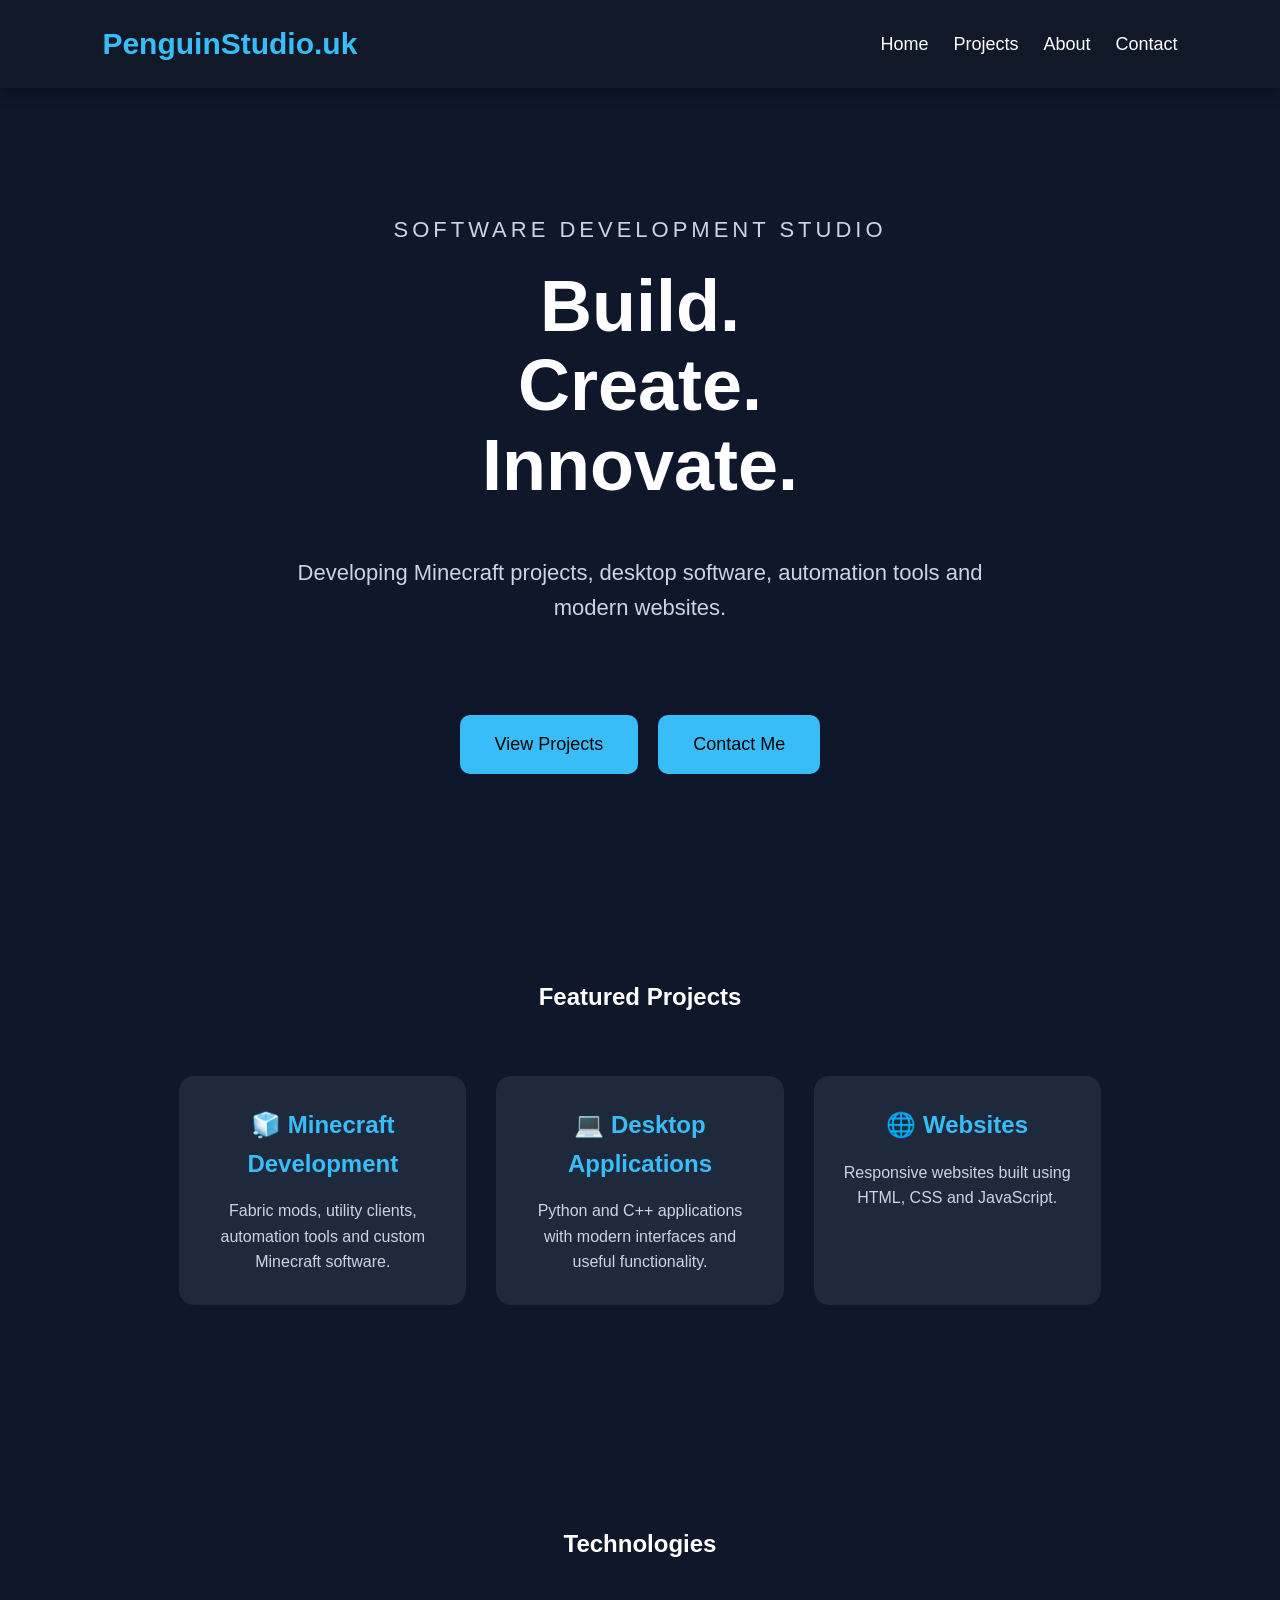
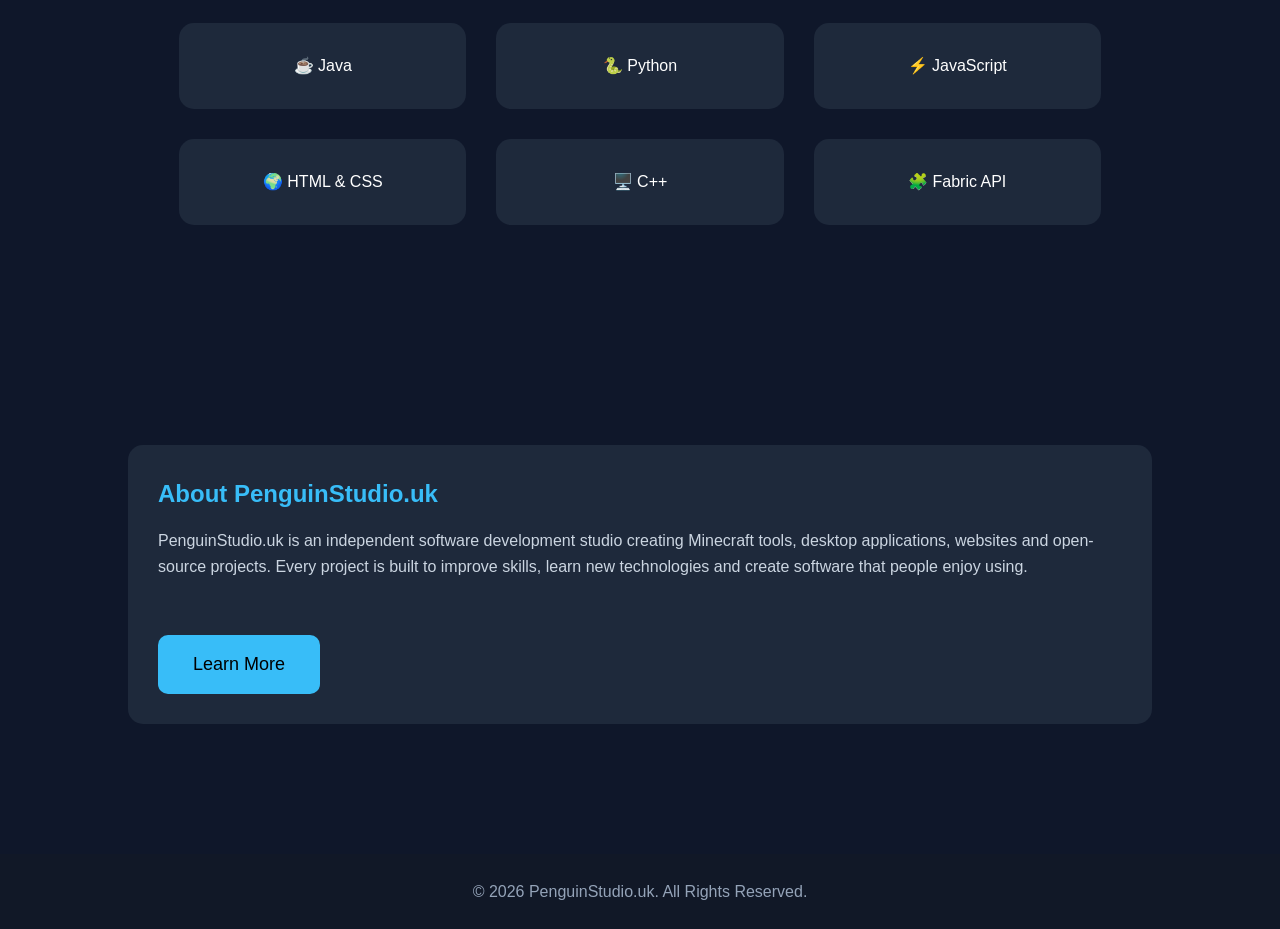
==== index.html @ 271211c9 "Initial website upload" ====
<!DOCTYPE html>
<html lang="en">
<head>
<meta charset="UTF-8">
<meta name="viewport" content="width=device-width, initial-scale=1.0">
<title>PenguinStudio.uk</title>

<link rel="stylesheet" href="css/style.css">
</head>

<body>

<header>

<a href="index.html" class="logo">PenguinStudio.uk</a>

<nav>
    <a href="index.html">Home</a>
    <a href="projects.html">Projects</a>
    <a href="about.html">About</a>
    <a href="contact.html">Contact</a>
</nav>

</header>

<!-- Hero -->

<section class="hero">

<p class="subtitle">Software Development Studio</p>

<h1>
Build.<br>
Create.<br>
Innovate.
</h1>

<p class="hero-text">
Developing Minecraft projects, desktop software,
automation tools and modern websites.
</p>

<div class="hero-buttons">

<a href="projects.html" class="btn">
View Projects
</a>

<a href="contact.html" class="btn secondary">
Contact Me
</a>

</div>

</section>

<!-- Featured Projects -->

<section>

<h1 style="text-align:center;">Featured Projects</h1>

<div class="cards">

<div class="card">
<h2>🧊 Minecraft Development</h2>

<p>
Fabric mods, utility clients, automation tools
and custom Minecraft software.
</p>

</div>

<div class="card">

<h2>💻 Desktop Applications</h2>

<p>
Python and C++ applications with modern interfaces
and useful functionality.
</p>

</div>

<div class="card">

<h2>🌐 Websites</h2>

<p>
Responsive websites built using
HTML, CSS and JavaScript.
</p>

</div>

</div>

</section>

<!-- Technologies -->

<section>

<h1 style="text-align:center;">Technologies</h1>

<div class="cards">

<div class="card">☕ Java</div>

<div class="card">🐍 Python</div>

<div class="card">⚡ JavaScript</div>

<div class="card">🌍 HTML & CSS</div>

<div class="card">🖥️ C++</div>

<div class="card">🧩 Fabric API</div>

</div>

</section>

<!-- About Preview -->

<section>

<div class="card">

<h2>About PenguinStudio.uk</h2>

<p>

PenguinStudio.uk is an independent software development
studio creating Minecraft tools, desktop applications,
websites and open-source projects.

Every project is built to improve skills, learn new
technologies and create software that people enjoy using.

</p>

<br>

<a href="about.html" class="btn">
Learn More
</a>

</div>

</section>

<footer>

<p>© 2026 PenguinStudio.uk. All Rights Reserved.</p>

</footer>

</body>
</html>
---- css/style.css ----
/* ==========================
   Global Settings
========================== */

* {
    margin: 0;
    padding: 0;
    box-sizing: border-box;
}

html {
    scroll-behavior: smooth;
}

body {
    background: #0f172a;
    color: #ffffff;
    font-family: Arial, Helvetica, sans-serif;
    line-height: 1.6;
}

/* ==========================
   Header
========================== */

header {
    background: #111827;
    padding: 20px 8%;
    display: flex;
    justify-content: space-between;
    align-items: center;

    position: sticky;
    top: 0;

    box-shadow: 0 5px 15px rgba(0,0,0,.3);
}

.logo {
    font-size: 30px;
    font-weight: bold;
    color: #38bdf8;
}

/* ==========================
   Navigation
========================== */

nav {
    display: flex;
    gap: 25px;
}

nav a {
    color: white;
    text-decoration: none;
    font-size: 18px;
    transition: .25s;
}

nav a:hover {
    color: #38bdf8;
}

/* ==========================
   Hero Section
========================== */

.hero {
    min-height: 90vh;

    display: flex;
    justify-content: center;
    align-items: center;
    flex-direction: column;

    text-align: center;

    padding: 40px;
}

.hero h1 {
    font-size: 64px;
    margin-bottom: 20px;
}

.hero p {
    font-size: 22px;
    color: #cbd5e1;
    max-width: 700px;
}

.small-hero {
    padding: 80px 20px;
    text-align: center;
    background: linear-gradient(135deg, #0f172a, #1e293b);
}

.small-hero h1 {
    font-size: 64px;
    margin-bottom: 20px;
}

.small-hero p {
    font-size: 22px;
    color: #cbd5e1;
    max-width: 700px;
    margin: 0 auto;
}

/* Hero Improvements */

.subtitle{
    color:#38bdf8;
    text-transform:uppercase;
    letter-spacing:4px;
    margin-bottom:20px;
}

.hero h1{
    font-size:72px;
    line-height:1.1;
}

.hero-text{
    max-width:700px;
    margin:30px auto;
}

.hero-buttons{
    display:flex;
    gap:20px;
    margin-top:30px;
    flex-wrap:wrap;
    justify-content:center;
}

.secondary{
    background:transparent;
    color:white;
    border:2px solid #38bdf8;
}

.secondary:hover{
    background:#38bdf8;
    color:black;
}

.logo{
    text-decoration:none;
}

.cards .card{
    text-align:center;
}

/* ==========================
   Buttons
========================== */

button,
.btn {

    display: inline-block;

    margin-top: 30px;

    background: #38bdf8;
    color: #000;

    text-decoration: none;

    border: none;

    padding: 15px 35px;

    border-radius: 10px;

    cursor: pointer;

    font-size: 18px;

    transition: .3s;
}

button:hover,
.btn:hover {

    transform: translateY(-4px);

    box-shadow: 0 8px 20px rgba(56,189,248,.4);

}

/* ==========================
   Cards
========================== */

.cards {

    width: 90%;

    max-width: 1200px;

    margin: 60px auto;

    display: grid;

    grid-template-columns: repeat(auto-fit, minmax(280px,1fr));

    gap: 30px;

}

.card {

    background: #1e293b;

    padding: 30px;

    border-radius: 15px;

    transition: .3s;

}

.card:hover {

    transform: translateY(-8px);

}

.card h2 {

    color: #38bdf8;

    margin-bottom: 15px;

}

.card p {

    color: #cbd5e1;

}

/* ==========================
   General Sections
========================== */

section {

    padding: 80px 10%;

}

section h1,
section h2 {

    margin-bottom: 20px;

}

section p {

    color: #cbd5e1;

}

/* ==========================
   Images
========================== */

img {

    max-width: 100%;

    border-radius: 12px;

}

/* ==========================
   Footer
========================== */

footer {

    margin-top: 50px;

    background: #111827;

    text-align: center;

    padding: 25px;

    color: #94a3b8;

}

/* ==========================
   Tables
========================== */

table {

    width: 100%;

    border-collapse: collapse;

}

th,
td {

    border: 1px solid #334155;

    padding: 12px;

}

th {

    background: #1e293b;

}

/* ==========================
   Forms
========================== */

input,
textarea {

    width: 100%;

    margin-top: 10px;

    margin-bottom: 20px;

    padding: 12px;

    border-radius: 8px;

    border: 1px solid #334155;

    background: #1e293b;

    color: white;

}

input:focus,
textarea:focus {

    outline: none;

    border-color: #38bdf8;

}

/* ==========================
   Responsive
========================== */

@media (max-width: 768px) {

    header {

        flex-direction: column;

        gap: 20px;

    }

    nav {

        flex-wrap: wrap;

        justify-content: center;

    }

    .hero h1 {

        font-size: 42px;

    }

    .hero p {

        font-size: 18px;

    }

}

/* ==========================
   Projects Page
========================== */

.projects {

    width: 90%;

    max-width: 1200px;

    margin: 60px auto;

    display: grid;

    grid-template-columns: repeat(auto-fit, minmax(280px, 1fr));

    gap: 30px;

}


.project-card {

    background: #1e293b;

    padding: 30px;

    border-radius: 15px;

    transition: .3s;

    border: 1px solid transparent;

}


.project-card:hover {

    transform: translateY(-8px);

    border-color: #38bdf8;

    box-shadow: 0 10px 25px rgba(0,0,0,.3);

}


.project-card h2 {

    color: #38bdf8;

    margin-bottom: 15px;

}


.project-card p {

    color: #cbd5e1;

    margin-bottom: 20px;

}


.project-card span {

    display: inline-block;

    color: #94a3b8;

    font-size: 14px;

    padding: 5px 12px;

    background: #0f172a;

    border-radius: 20px;

}
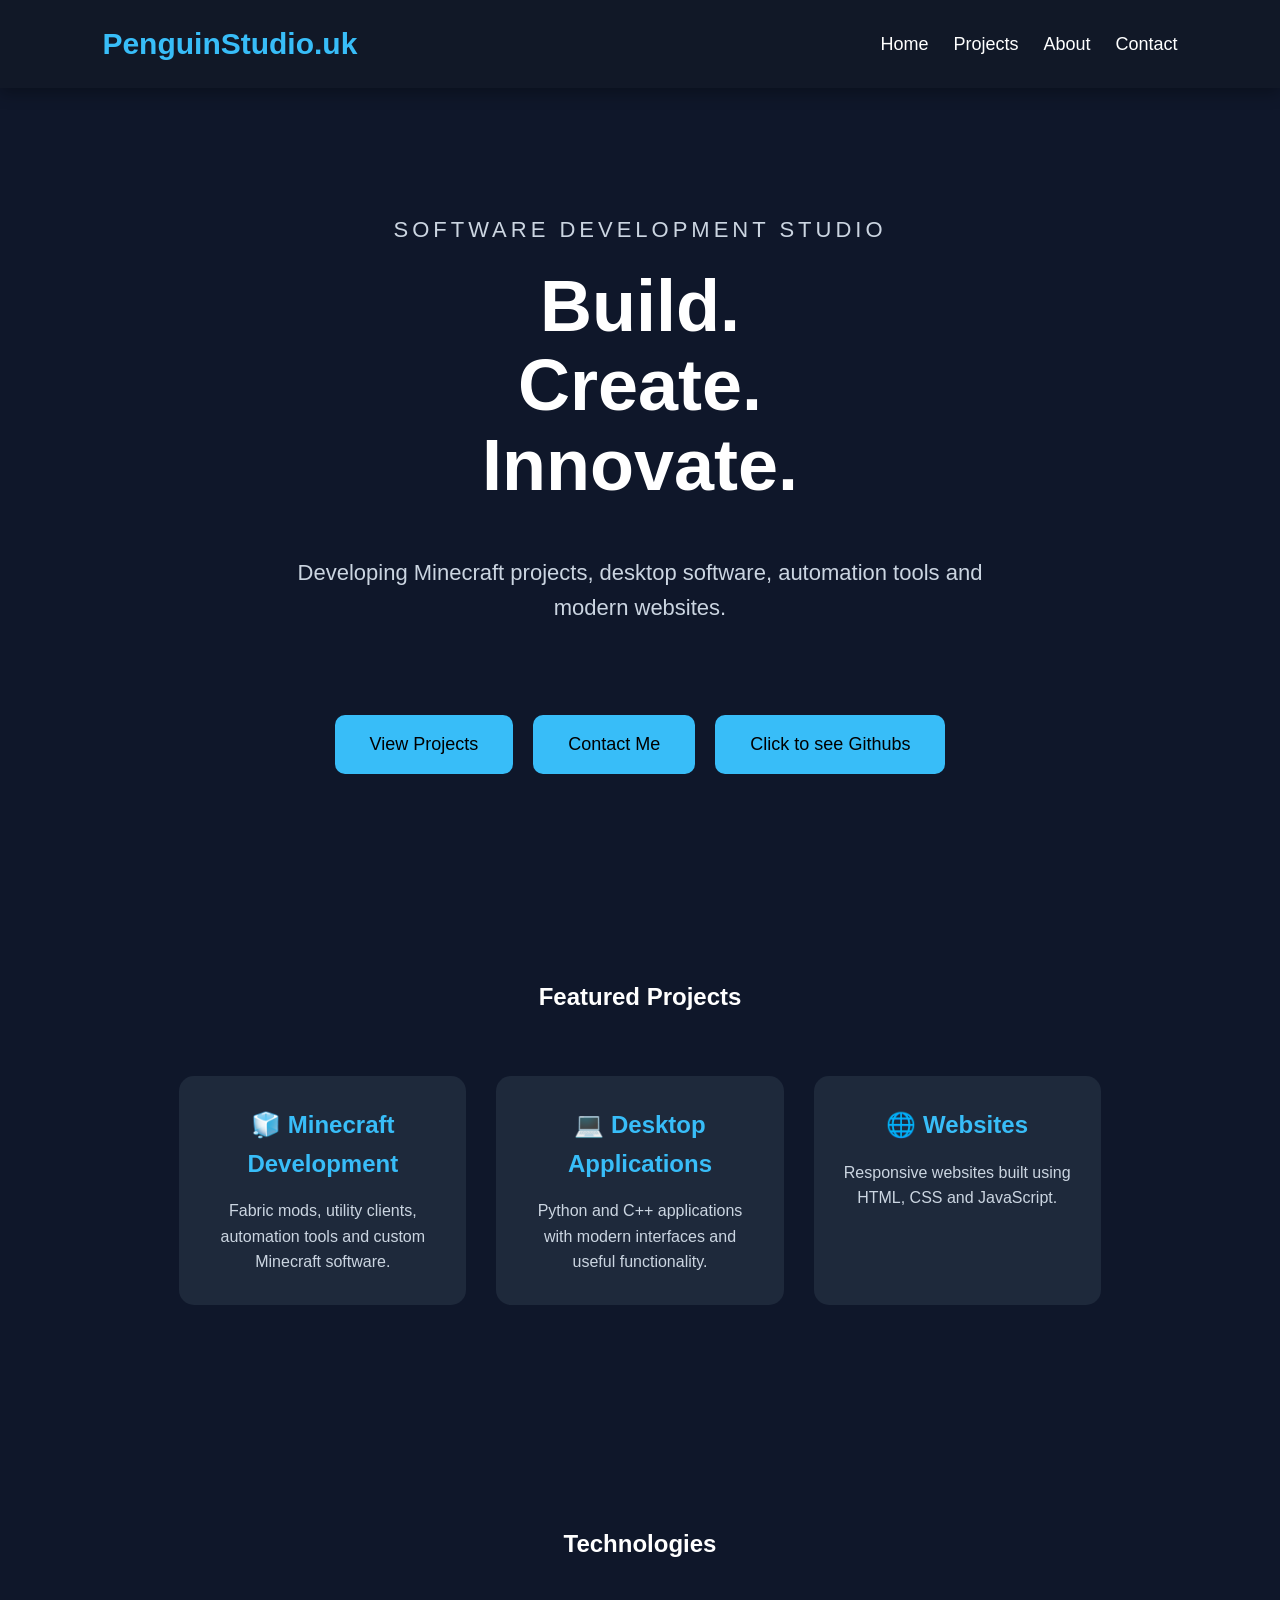
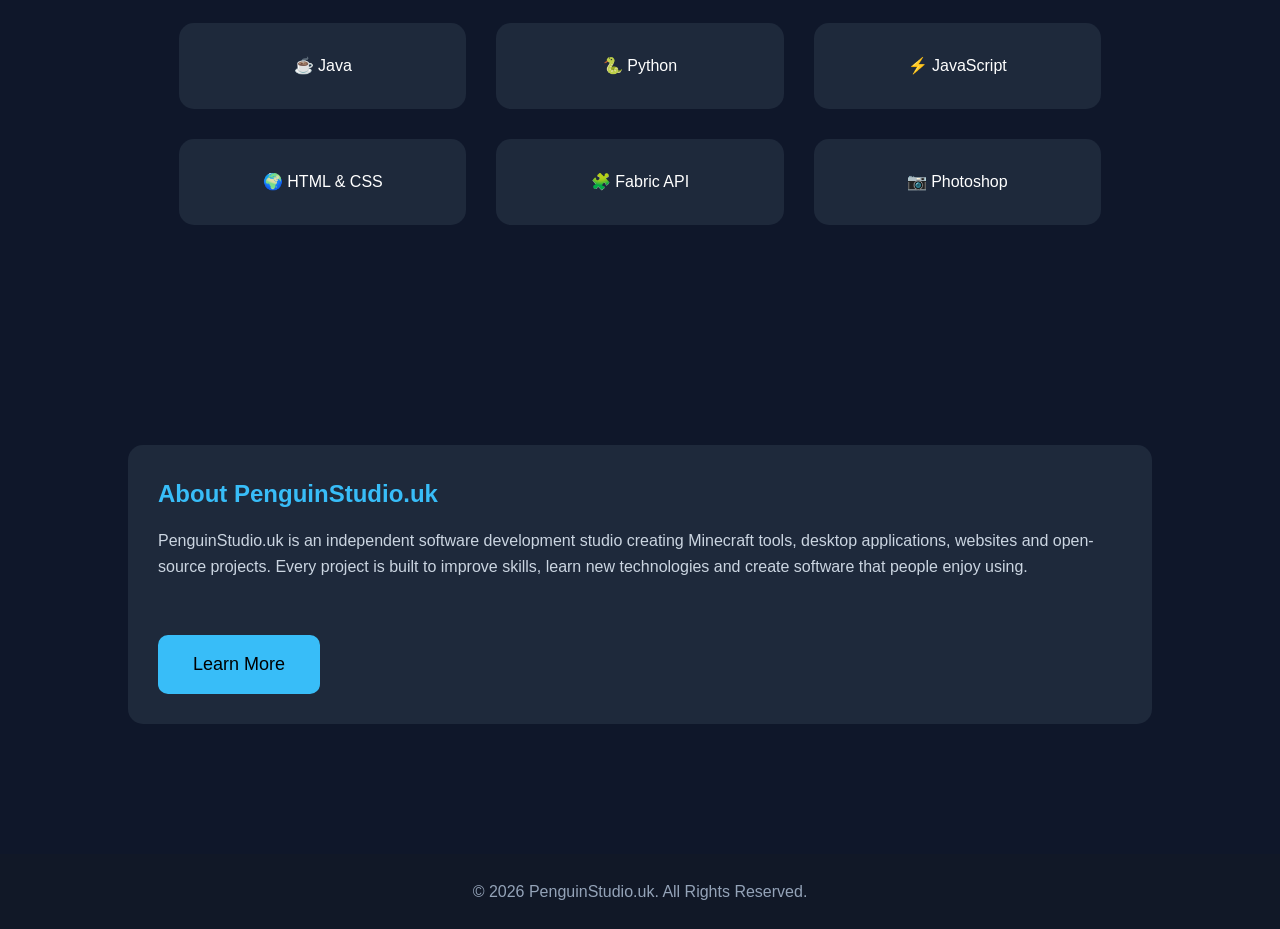
==== commit e871a53d: "changed info and layout of pages" ====
--- a/index.html
+++ b/index.html
@@ -3,7 +3,7 @@
 <head>
 <meta charset="UTF-8">
 <meta name="viewport" content="width=device-width, initial-scale=1.0">
-<title>PenguinStudio.uk</title>
+<title>Home - PenguinStudio.uk</title>
 
 <link rel="stylesheet" href="css/style.css">
 </head>
@@ -12,13 +12,13 @@
 
 <header>
 
-<a href="index.html" class="logo">PenguinStudio.uk</a>
+<a href="/" class="logo">PenguinStudio.uk</a>
 
 <nav>
-    <a href="index.html">Home</a>
-    <a href="projects.html">Projects</a>
-    <a href="about.html">About</a>
-    <a href="contact.html">Contact</a>
+    <a href="/">Home</a>
+    <a href="projects">Projects</a>
+    <a href="about">About</a>
+    <a href="contact">Contact</a>
 </nav>
 
 </header>
@@ -42,12 +42,16 @@
 
 <div class="hero-buttons">
 
-<a href="projects.html" class="btn">
+<a href="projects" class="btn">
 View Projects
 </a>
 
-<a href="contact.html" class="btn secondary">
+<a href="contact" class="btn secondary">
 Contact Me
+</a>
+
+<a href="https://github.com/Mrpenguin5566" class="btn">
+    Click to see Githubs
 </a>
 
 </div>
@@ -114,9 +118,9 @@
 
 <div class="card">🌍 HTML & CSS</div>
 
-<div class="card">🖥️ C++</div>
+<div class="card">🧩 Fabric API</div>
 
-<div class="card">🧩 Fabric API</div>
+<div class="card">📷 Photoshop</div>
 
 </div>
 
@@ -143,7 +147,7 @@
 
 <br>
 
-<a href="about.html" class="btn">
+<a href="about" class="btn">
 Learn More
 </a>
 
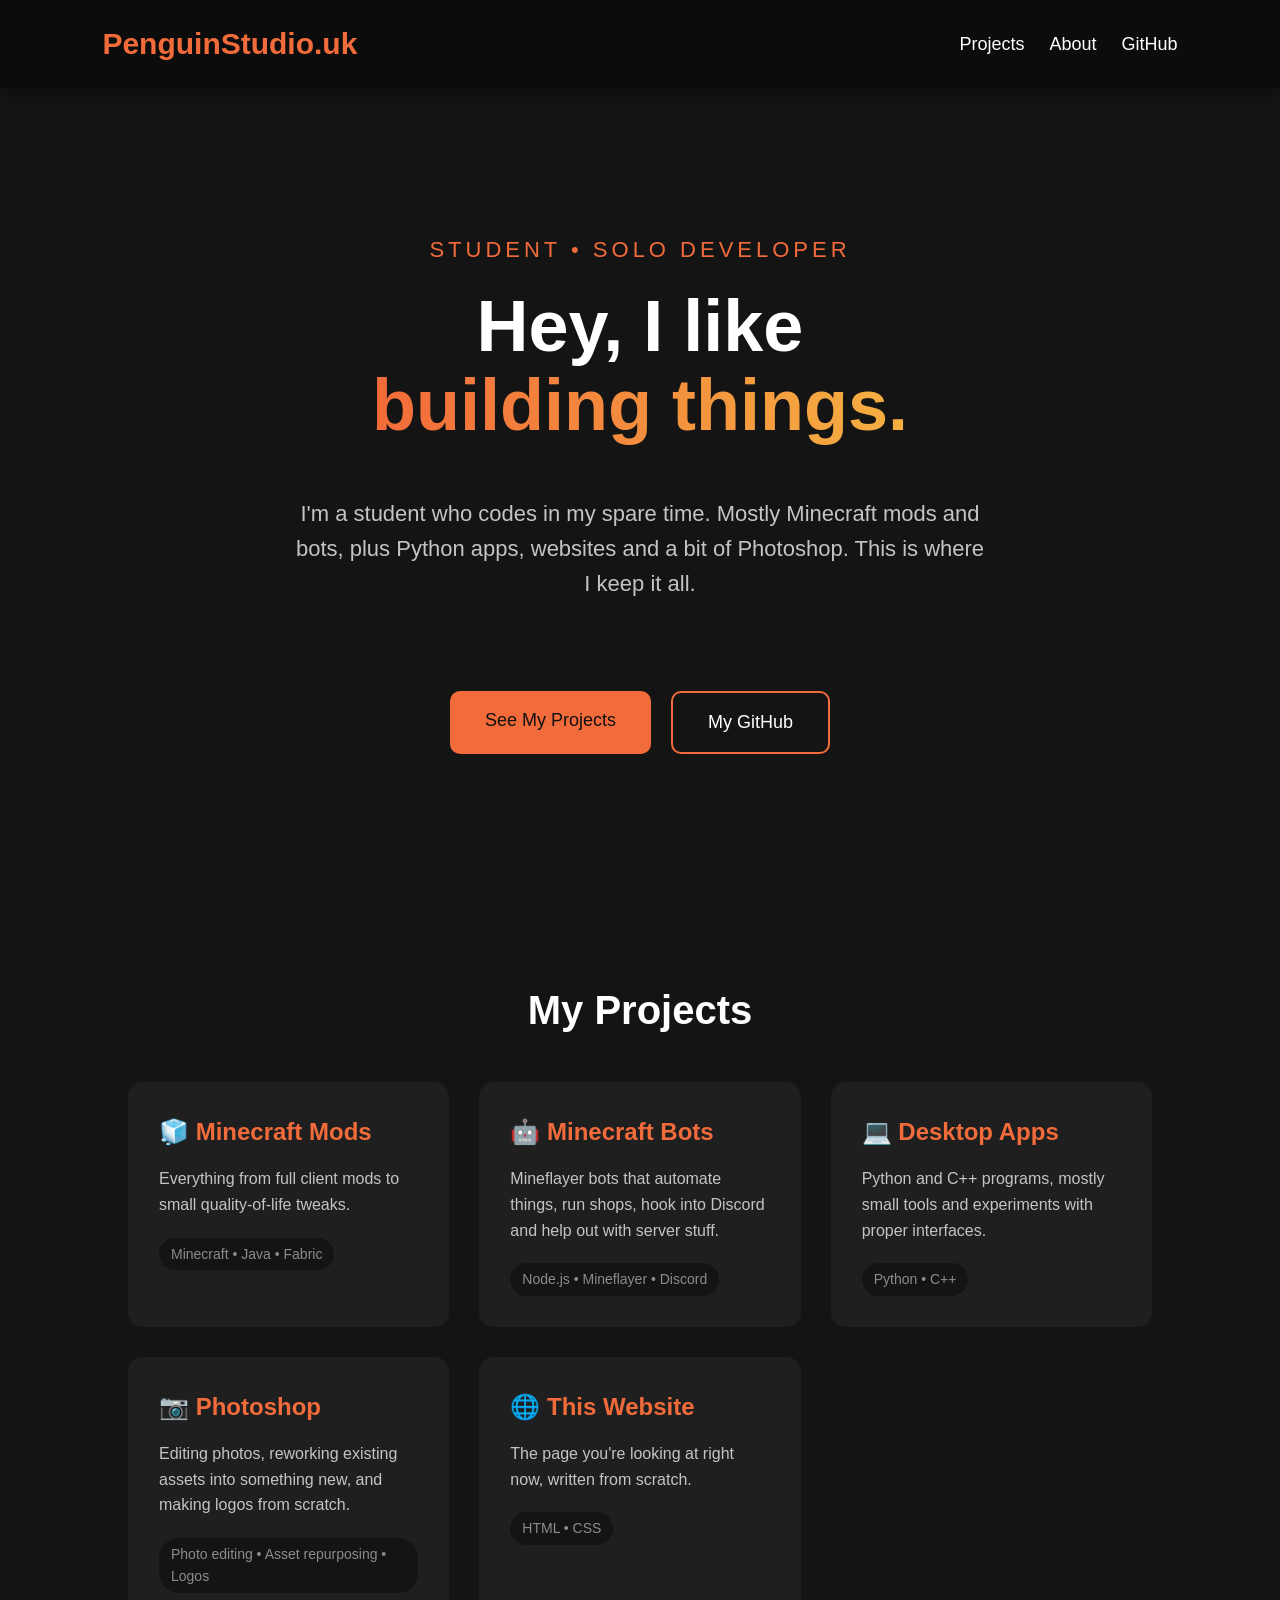
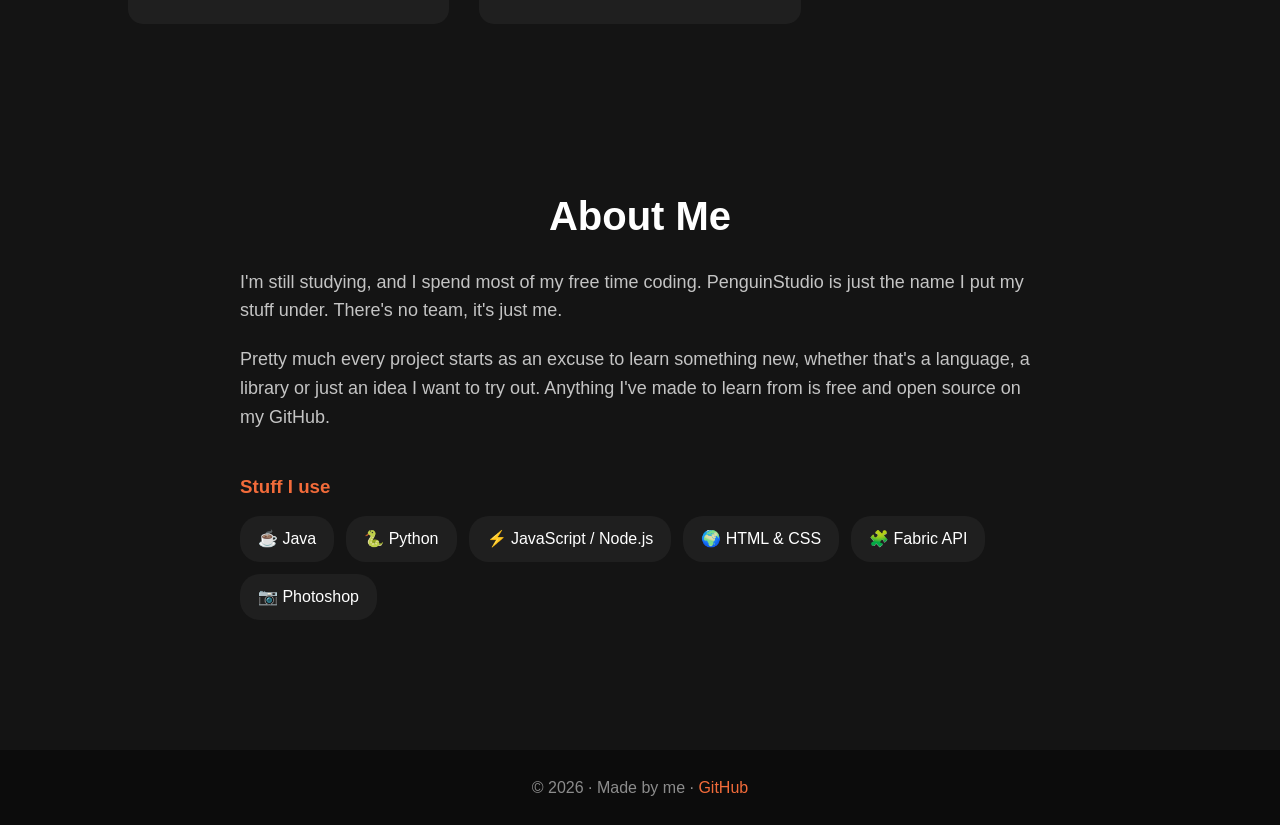
==== commit 6a52aefc: "Make the site a single page with a black and orange theme Merge the projects and about pages into in" ====
--- a/index.html
+++ b/index.html
@@ -3,7 +3,7 @@
 <head>
 <meta charset="UTF-8">
 <meta name="viewport" content="width=device-width, initial-scale=1.0">
-<title>Home - PenguinStudio.uk</title>
+<title>PenguinStudio.uk</title>
 
 <link rel="stylesheet" href="css/style.css">
 </head>
@@ -12,13 +12,12 @@
 
 <header>
 
-<a href="/" class="logo">PenguinStudio.uk</a>
+<a href="#" class="logo">PenguinStudio.uk</a>
 
 <nav>
-    <a href="/">Home</a>
-    <a href="projects">Projects</a>
-    <a href="about">About</a>
-    <a href="contact">Contact</a>
+    <a href="#projects">Projects</a>
+    <a href="#about">About</a>
+    <a href="https://github.com/Mrpenguin5566">GitHub</a>
 </nav>
 
 </header>
@@ -27,74 +26,111 @@
 
 <section class="hero">
 
-<p class="subtitle">Software Development Studio</p>
+<p class="subtitle">Student • Solo Developer</p>
 
 <h1>
-Build.<br>
-Create.<br>
-Innovate.
+Hey, I like<br>
+<span class="highlight">building things.</span>
 </h1>
 
 <p class="hero-text">
-Developing Minecraft projects, desktop software,
-automation tools and modern websites.
+I'm a student who codes in my spare time. Mostly Minecraft mods
+and bots, plus Python apps, websites and a bit of Photoshop.
+This is where I keep it all.
 </p>
 
 <div class="hero-buttons">
 
-<a href="projects" class="btn">
-View Projects
+<a href="#projects" class="btn">
+See My Projects
 </a>
 
-<a href="contact" class="btn secondary">
-Contact Me
-</a>
-
-<a href="https://github.com/Mrpenguin5566" class="btn">
-    Click to see Githubs
+<a href="https://github.com/Mrpenguin5566" class="btn secondary">
+My GitHub
 </a>
 
 </div>
 
 </section>
 
-<!-- Featured Projects -->
+<!-- Projects -->
 
-<section>
+<section id="projects">
 
-<h1 style="text-align:center;">Featured Projects</h1>
+<h2 class="section-title">My Projects</h2>
 
-<div class="cards">
+<div class="projects">
 
-<div class="card">
-<h2>🧊 Minecraft Development</h2>
+<div class="project-card">
+
+<h2>🧊 Minecraft Mods</h2>
 
 <p>
-Fabric mods, utility clients, automation tools
-and custom Minecraft software.
+Everything from full client mods to small quality-of-life tweaks.
 </p>
+
+<span>
+Minecraft • Java • Fabric
+</span>
 
 </div>
 
-<div class="card">
+<div class="project-card">
 
-<h2>💻 Desktop Applications</h2>
+<h2>🤖 Minecraft Bots</h2>
 
 <p>
-Python and C++ applications with modern interfaces
-and useful functionality.
+Mineflayer bots that automate things, run shops, hook into Discord
+and help out with server stuff.
 </p>
+
+<span>
+Node.js • Mineflayer • Discord
+</span>
 
 </div>
 
-<div class="card">
+<div class="project-card">
 
-<h2>🌐 Websites</h2>
+<h2>💻 Desktop Apps</h2>
 
 <p>
-Responsive websites built using
-HTML, CSS and JavaScript.
+Python and C++ programs, mostly small tools and experiments
+with proper interfaces.
 </p>
+
+<span>
+Python • C++
+</span>
+
+</div>
+
+<div class="project-card">
+
+<h2>📷 Photoshop</h2>
+
+<p>
+Editing photos, reworking existing assets into something new,
+and making logos from scratch.
+</p>
+
+<span>
+Photo editing • Asset repurposing • Logos
+</span>
+
+</div>
+
+<div class="project-card">
+
+<h2>🌐 This Website</h2>
+
+<p>
+The page you're looking at right now, written from scratch.
+</p>
+
+<span>
+HTML • CSS
+</span>
 
 </div>
 
@@ -102,54 +138,37 @@
 
 </section>
 
-<!-- Technologies -->
+<!-- About -->
 
-<section>
+<section id="about">
 
-<h1 style="text-align:center;">Technologies</h1>
+<h2 class="section-title">About Me</h2>
 
-<div class="cards">
-
-<div class="card">☕ Java</div>
-
-<div class="card">🐍 Python</div>
-
-<div class="card">⚡ JavaScript</div>
-
-<div class="card">🌍 HTML & CSS</div>
-
-<div class="card">🧩 Fabric API</div>
-
-<div class="card">📷 Photoshop</div>
-
-</div>
-
-</section>
-
-<!-- About Preview -->
-
-<section>
-
-<div class="card">
-
-<h2>About PenguinStudio.uk</h2>
+<div class="about">
 
 <p>
-
-PenguinStudio.uk is an independent software development
-studio creating Minecraft tools, desktop applications,
-websites and open-source projects.
-
-Every project is built to improve skills, learn new
-technologies and create software that people enjoy using.
-
+I'm still studying, and I spend most of my free time coding.
+PenguinStudio is just the name I put my stuff under. There's no
+team, it's just me.
 </p>
 
-<br>
+<p>
+Pretty much every project starts as an excuse to learn something
+new, whether that's a language, a library or just an idea I want
+to try out. Anything I've made to learn from is free and open
+source on my GitHub.
+</p>
 
-<a href="about" class="btn">
-Learn More
-</a>
+<h3>Stuff I use</h3>
+
+<div class="tools">
+    <span>☕ Java</span>
+    <span>🐍 Python</span>
+    <span>⚡ JavaScript / Node.js</span>
+    <span>🌍 HTML & CSS</span>
+    <span>🧩 Fabric API</span>
+    <span>📷 Photoshop</span>
+</div>
 
 </div>
 
@@ -157,9 +176,9 @@
 
 <footer>
 
-<p>© 2026 PenguinStudio.uk. All Rights Reserved.</p>
+<p>© 2026 · Made by me · <a href="https://github.com/Mrpenguin5566">GitHub</a></p>
 
 </footer>
 
 </body>
-</html>+</html>
--- a/css/style.css
+++ b/css/style.css
@@ -1,3 +1,23 @@
+/* ==========================
+   Theme Colours
+========================== */
+
+:root {
+    --bg: #141414;
+    --bg-dark: #0c0c0c;
+    --surface: #1f1f1f;
+    --border: #333333;
+
+    --accent: #f26b3a;
+    --accent-gold: #f5b041;
+    --accent-glow: rgba(242,107,58,.35);
+    --on-accent: #111111;
+
+    --text: #ffffff;
+    --text-muted: #c4c4c4;
+    --text-faint: #8c8c8c;
+}
+
 /* ==========================
    Global Settings
 ========================== */
@@ -13,8 +33,8 @@
 }
 
 body {
-    background: #0f172a;
-    color: #ffffff;
+    background: var(--bg);
+    color: var(--text);
     font-family: Arial, Helvetica, sans-serif;
     line-height: 1.6;
 }
@@ -24,7 +44,7 @@
 ========================== */
 
 header {
-    background: #111827;
+    background: var(--bg-dark);
     padding: 20px 8%;
     display: flex;
     justify-content: space-between;
@@ -32,6 +52,7 @@
 
     position: sticky;
     top: 0;
+    z-index: 10;
 
     box-shadow: 0 5px 15px rgba(0,0,0,.3);
 }
@@ -39,7 +60,7 @@
 .logo {
     font-size: 30px;
     font-weight: bold;
-    color: #38bdf8;
+    color: var(--accent);
 }
 
 /* ==========================
@@ -52,14 +73,14 @@
 }
 
 nav a {
-    color: white;
+    color: var(--text);
     text-decoration: none;
     font-size: 18px;
     transition: .25s;
 }
 
 nav a:hover {
-    color: #38bdf8;
+    color: var(--accent);
 }
 
 /* ==========================
@@ -86,32 +107,14 @@
 
 .hero p {
     font-size: 22px;
-    color: #cbd5e1;
+    color: var(--text-muted);
     max-width: 700px;
 }
 
-.small-hero {
-    padding: 80px 20px;
-    text-align: center;
-    background: linear-gradient(135deg, #0f172a, #1e293b);
-}
-
-.small-hero h1 {
-    font-size: 64px;
-    margin-bottom: 20px;
-}
-
-.small-hero p {
-    font-size: 22px;
-    color: #cbd5e1;
-    max-width: 700px;
-    margin: 0 auto;
-}
-
 /* Hero Improvements */
 
-.subtitle{
-    color:#38bdf8;
+.hero .subtitle{
+    color:var(--accent);
     text-transform:uppercase;
     letter-spacing:4px;
     margin-bottom:20px;
@@ -120,6 +123,13 @@
 .hero h1{
     font-size:72px;
     line-height:1.1;
+}
+
+.highlight{
+    background:linear-gradient(90deg, var(--accent), var(--accent-gold));
+    -webkit-background-clip:text;
+    background-clip:text;
+    color:transparent;
 }
 
 .hero-text{
@@ -135,25 +145,21 @@
     justify-content:center;
 }
 
-.secondary{
+.btn.secondary{
     background:transparent;
-    color:white;
-    border:2px solid #38bdf8;
-}
-
-.secondary:hover{
-    background:#38bdf8;
-    color:black;
+    color:var(--text);
+    border:2px solid var(--accent);
+}
+
+.btn.secondary:hover{
+    background:var(--accent);
+    color:var(--on-accent);
 }
 
 .logo{
     text-decoration:none;
 }
 
-.cards .card{
-    text-align:center;
-}
-
 /* ==========================
    Buttons
 ========================== */
@@ -165,8 +171,8 @@
 
     margin-top: 30px;
 
-    background: #38bdf8;
-    color: #000;
+    background: var(--accent);
+    color: var(--on-accent);
 
     text-decoration: none;
 
@@ -188,59 +194,7 @@
 
     transform: translateY(-4px);
 
-    box-shadow: 0 8px 20px rgba(56,189,248,.4);
-
-}
-
-/* ==========================
-   Cards
-========================== */
-
-.cards {
-
-    width: 90%;
-
-    max-width: 1200px;
-
-    margin: 60px auto;
-
-    display: grid;
-
-    grid-template-columns: repeat(auto-fit, minmax(280px,1fr));
-
-    gap: 30px;
-
-}
-
-.card {
-
-    background: #1e293b;
-
-    padding: 30px;
-
-    border-radius: 15px;
-
-    transition: .3s;
-
-}
-
-.card:hover {
-
-    transform: translateY(-8px);
-
-}
-
-.card h2 {
-
-    color: #38bdf8;
-
-    margin-bottom: 15px;
-
-}
-
-.card p {
-
-    color: #cbd5e1;
+    box-shadow: 0 8px 20px var(--accent-glow);
 
 }
 
@@ -251,6 +205,9 @@
 section {
 
     padding: 80px 10%;
+
+    /* keeps nav jumps from landing under the sticky header */
+    scroll-margin-top: 80px;
 
 }
 
@@ -263,7 +220,63 @@
 
 section p {
 
-    color: #cbd5e1;
+    color: var(--text-muted);
+
+}
+
+.section-title {
+
+    text-align: center;
+
+    font-size: 40px;
+
+}
+
+/* ==========================
+   About
+========================== */
+
+.about {
+
+    max-width: 800px;
+
+    margin: 0 auto;
+
+}
+
+.about p {
+
+    font-size: 18px;
+
+    margin-bottom: 20px;
+
+}
+
+.about h3 {
+
+    color: var(--accent);
+
+    margin: 40px 0 15px;
+
+}
+
+.tools {
+
+    display: flex;
+
+    flex-wrap: wrap;
+
+    gap: 12px;
+
+}
+
+.tools span {
+
+    background: var(--surface);
+
+    padding: 10px 18px;
+
+    border-radius: 20px;
 
 }
 
@@ -287,13 +300,21 @@
 
     margin-top: 50px;
 
-    background: #111827;
+    background: var(--bg-dark);
 
     text-align: center;
 
     padding: 25px;
 
-    color: #94a3b8;
+    color: var(--text-faint);
+
+}
+
+footer a {
+
+    color: var(--accent);
+
+    text-decoration: none;
 
 }
 
@@ -312,7 +333,7 @@
 th,
 td {
 
-    border: 1px solid #334155;
+    border: 1px solid var(--border);
 
     padding: 12px;
 
@@ -320,7 +341,7 @@
 
 th {
 
-    background: #1e293b;
+    background: var(--surface);
 
 }
 
@@ -341,11 +362,11 @@
 
     border-radius: 8px;
 
-    border: 1px solid #334155;
-
-    background: #1e293b;
-
-    color: white;
+    border: 1px solid var(--border);
+
+    background: var(--surface);
+
+    color: var(--text);
 
 }
 
@@ -354,7 +375,7 @@
 
     outline: none;
 
-    border-color: #38bdf8;
+    border-color: var(--accent);
 
 }
 
@@ -392,19 +413,30 @@
 
     }
 
-}
-
-/* ==========================
-   Projects Page
+    /* header stacks and gets taller on small screens */
+    section {
+
+        scroll-margin-top: 140px;
+
+    }
+
+    .section-title {
+
+        font-size: 32px;
+
+    }
+
+}
+
+/* ==========================
+   Projects
 ========================== */
 
 .projects {
 
-    width: 90%;
-
     max-width: 1200px;
 
-    margin: 60px auto;
+    margin: 40px auto 0;
 
     display: grid;
 
@@ -417,7 +449,7 @@
 
 .project-card {
 
-    background: #1e293b;
+    background: var(--surface);
 
     padding: 30px;
 
@@ -434,7 +466,7 @@
 
     transform: translateY(-8px);
 
-    border-color: #38bdf8;
+    border-color: var(--accent);
 
     box-shadow: 0 10px 25px rgba(0,0,0,.3);
 
@@ -443,7 +475,7 @@
 
 .project-card h2 {
 
-    color: #38bdf8;
+    color: var(--accent);
 
     margin-bottom: 15px;
 
@@ -452,7 +484,7 @@
 
 .project-card p {
 
-    color: #cbd5e1;
+    color: var(--text-muted);
 
     margin-bottom: 20px;
 
@@ -463,13 +495,13 @@
 
     display: inline-block;
 
-    color: #94a3b8;
+    color: var(--text-faint);
 
     font-size: 14px;
 
     padding: 5px 12px;
 
-    background: #0f172a;
+    background: var(--bg);
 
     border-radius: 20px;
 
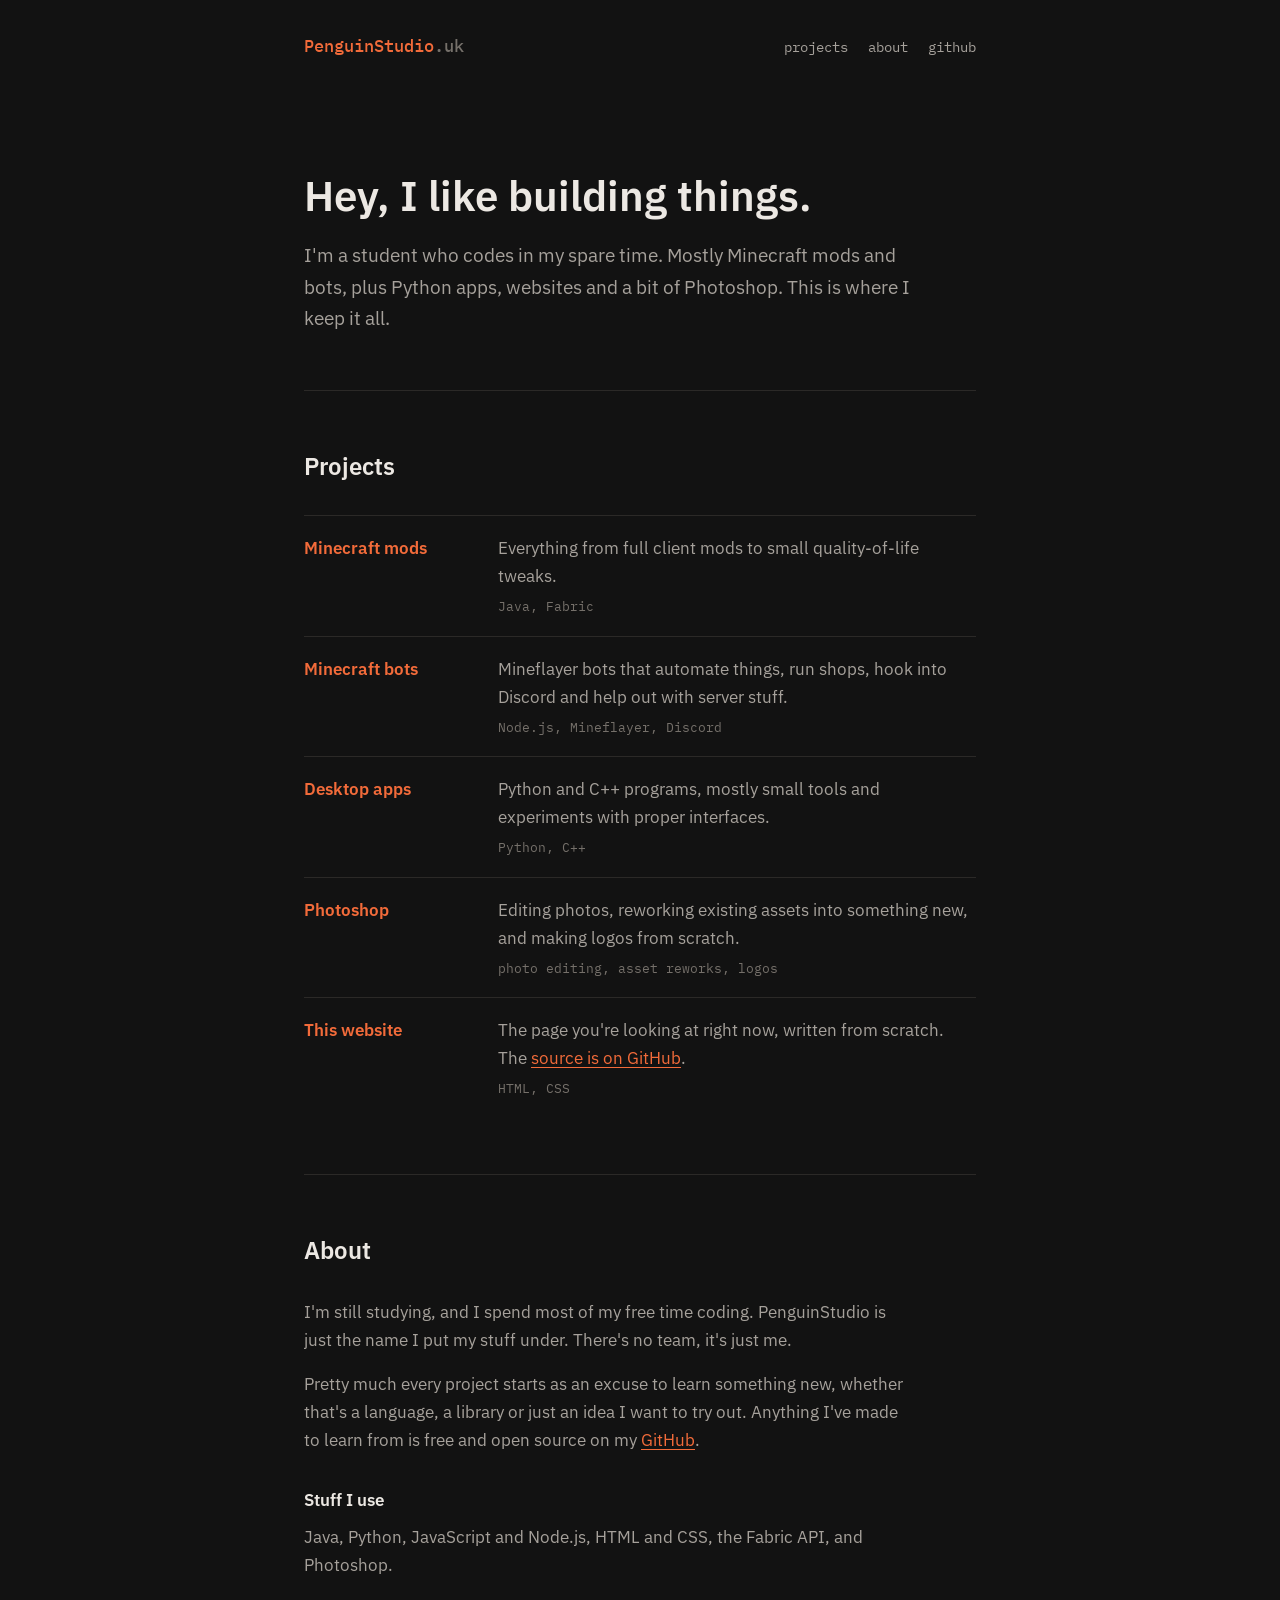
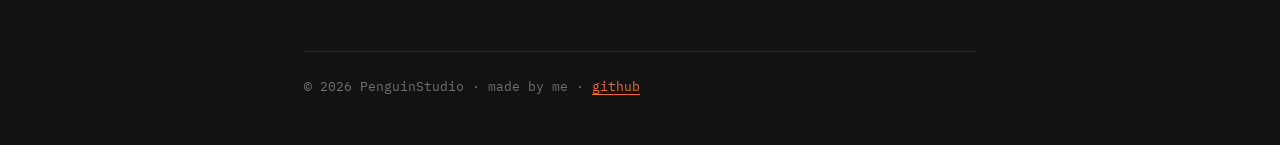
==== commit 4a8e3139: "Restyle the site with a simpler, hand-built look Swap the centred hero, emoji card grid and gradient" ====
--- a/index.html
+++ b/index.html
@@ -5,179 +5,120 @@
 <meta name="viewport" content="width=device-width, initial-scale=1.0">
 <title>PenguinStudio.uk</title>
 
+<link rel="preconnect" href="https://fonts.googleapis.com">
+<link rel="preconnect" href="https://fonts.gstatic.com" crossorigin>
+<link rel="stylesheet" href="https://fonts.googleapis.com/css2?family=IBM+Plex+Mono:wght@400;500&family=IBM+Plex+Sans:wght@400;600&display=swap">
 <link rel="stylesheet" href="css/style.css">
 </head>
 
 <body>
 
-<header>
+<header class="wrap">
+    <a href="#" class="logo">PenguinStudio<span>.uk</span></a>
 
-<a href="#" class="logo">PenguinStudio.uk</a>
-
-<nav>
-    <a href="#projects">Projects</a>
-    <a href="#about">About</a>
-    <a href="https://github.com/Mrpenguin5566">GitHub</a>
-</nav>
-
+    <nav>
+        <a href="#projects">projects</a>
+        <a href="#about">about</a>
+        <a href="https://github.com/Mrpenguin5566">github</a>
+    </nav>
 </header>
 
-<!-- Hero -->
+<main class="wrap">
 
-<section class="hero">
+<section class="intro">
+    <h1>Hey, I like building things.</h1>
 
-<p class="subtitle">Student • Solo Developer</p>
-
-<h1>
-Hey, I like<br>
-<span class="highlight">building things.</span>
-</h1>
-
-<p class="hero-text">
-I'm a student who codes in my spare time. Mostly Minecraft mods
-and bots, plus Python apps, websites and a bit of Photoshop.
-This is where I keep it all.
-</p>
-
-<div class="hero-buttons">
-
-<a href="#projects" class="btn">
-See My Projects
-</a>
-
-<a href="https://github.com/Mrpenguin5566" class="btn secondary">
-My GitHub
-</a>
-
-</div>
-
+    <p>
+    I'm a student who codes in my spare time. Mostly Minecraft mods
+    and bots, plus Python apps, websites and a bit of Photoshop.
+    This is where I keep it all.
+    </p>
 </section>
 
-<!-- Projects -->
+<section id="projects">
+    <h2>Projects</h2>
 
-<section id="projects">
+    <div class="project">
+        <h3>Minecraft mods</h3>
+        <div>
+            <p>Everything from full client mods to small quality-of-life tweaks.</p>
+            <p class="stack">Java, Fabric</p>
+        </div>
+    </div>
 
-<h2 class="section-title">My Projects</h2>
+    <div class="project">
+        <h3>Minecraft bots</h3>
+        <div>
+            <p>
+            Mineflayer bots that automate things, run shops, hook into Discord
+            and help out with server stuff.
+            </p>
+            <p class="stack">Node.js, Mineflayer, Discord</p>
+        </div>
+    </div>
 
-<div class="projects">
+    <div class="project">
+        <h3>Desktop apps</h3>
+        <div>
+            <p>
+            Python and C++ programs, mostly small tools and experiments
+            with proper interfaces.
+            </p>
+            <p class="stack">Python, C++</p>
+        </div>
+    </div>
 
-<div class="project-card">
+    <div class="project">
+        <h3>Photoshop</h3>
+        <div>
+            <p>
+            Editing photos, reworking existing assets into something new,
+            and making logos from scratch.
+            </p>
+            <p class="stack">photo editing, asset reworks, logos</p>
+        </div>
+    </div>
 
-<h2>🧊 Minecraft Mods</h2>
-
-<p>
-Everything from full client mods to small quality-of-life tweaks.
-</p>
-
-<span>
-Minecraft • Java • Fabric
-</span>
-
-</div>
-
-<div class="project-card">
-
-<h2>🤖 Minecraft Bots</h2>
-
-<p>
-Mineflayer bots that automate things, run shops, hook into Discord
-and help out with server stuff.
-</p>
-
-<span>
-Node.js • Mineflayer • Discord
-</span>
-
-</div>
-
-<div class="project-card">
-
-<h2>💻 Desktop Apps</h2>
-
-<p>
-Python and C++ programs, mostly small tools and experiments
-with proper interfaces.
-</p>
-
-<span>
-Python • C++
-</span>
-
-</div>
-
-<div class="project-card">
-
-<h2>📷 Photoshop</h2>
-
-<p>
-Editing photos, reworking existing assets into something new,
-and making logos from scratch.
-</p>
-
-<span>
-Photo editing • Asset repurposing • Logos
-</span>
-
-</div>
-
-<div class="project-card">
-
-<h2>🌐 This Website</h2>
-
-<p>
-The page you're looking at right now, written from scratch.
-</p>
-
-<span>
-HTML • CSS
-</span>
-
-</div>
-
-</div>
-
+    <div class="project">
+        <h3>This website</h3>
+        <div>
+            <p>
+            The page you're looking at right now, written from scratch.
+            The <a href="https://github.com/Mrpenguin5566/Portfolio-Website">source is on GitHub</a>.
+            </p>
+            <p class="stack">HTML, CSS</p>
+        </div>
+    </div>
 </section>
 
-<!-- About -->
+<section id="about">
+    <h2>About</h2>
 
-<section id="about">
+    <p>
+    I'm still studying, and I spend most of my free time coding.
+    PenguinStudio is just the name I put my stuff under. There's no
+    team, it's just me.
+    </p>
 
-<h2 class="section-title">About Me</h2>
+    <p>
+    Pretty much every project starts as an excuse to learn something
+    new, whether that's a language, a library or just an idea I want
+    to try out. Anything I've made to learn from is free and open
+    source on my <a href="https://github.com/Mrpenguin5566">GitHub</a>.
+    </p>
 
-<div class="about">
+    <h3>Stuff I use</h3>
 
-<p>
-I'm still studying, and I spend most of my free time coding.
-PenguinStudio is just the name I put my stuff under. There's no
-team, it's just me.
-</p>
-
-<p>
-Pretty much every project starts as an excuse to learn something
-new, whether that's a language, a library or just an idea I want
-to try out. Anything I've made to learn from is free and open
-source on my GitHub.
-</p>
-
-<h3>Stuff I use</h3>
-
-<div class="tools">
-    <span>☕ Java</span>
-    <span>🐍 Python</span>
-    <span>⚡ JavaScript / Node.js</span>
-    <span>🌍 HTML & CSS</span>
-    <span>🧩 Fabric API</span>
-    <span>📷 Photoshop</span>
-</div>
-
-</div>
-
+    <p>
+    Java, Python, JavaScript and Node.js, HTML and CSS, the Fabric API,
+    and Photoshop.
+    </p>
 </section>
 
-<footer>
+</main>
 
-<p>© 2026 · Made by me · <a href="https://github.com/Mrpenguin5566">GitHub</a></p>
-
+<footer class="wrap">
+    <p>&copy; 2026 PenguinStudio &middot; made by me &middot; <a href="https://github.com/Mrpenguin5566">github</a></p>
 </footer>
 
 </body>
--- a/css/style.css
+++ b/css/style.css
@@ -1,26 +1,16 @@
-/* ==========================
-   Theme Colours
-========================== */
-
 :root {
-    --bg: #141414;
-    --bg-dark: #0c0c0c;
-    --surface: #1f1f1f;
-    --border: #333333;
+    --bg: #121212;
+    --line: #2b2927;
 
     --accent: #f26b3a;
-    --accent-gold: #f5b041;
-    --accent-glow: rgba(242,107,58,.35);
-    --on-accent: #111111;
-
-    --text: #ffffff;
-    --text-muted: #c4c4c4;
-    --text-faint: #8c8c8c;
-}
-
-/* ==========================
-   Global Settings
-========================== */
+
+    --text: #ece8e3;
+    --text-muted: #a6a19b;
+    --text-faint: #75706a;
+
+    --sans: "IBM Plex Sans", Arial, Helvetica, sans-serif;
+    --mono: "IBM Plex Mono", Consolas, monospace;
+}
 
 * {
     margin: 0;
@@ -35,474 +25,191 @@
 body {
     background: var(--bg);
     color: var(--text);
-    font-family: Arial, Helvetica, sans-serif;
-    line-height: 1.6;
-}
-
-/* ==========================
-   Header
-========================== */
+    font-family: var(--sans);
+    font-size: 17px;
+    line-height: 1.65;
+}
+
+::selection {
+    background: var(--accent);
+    color: var(--bg);
+}
+
+a {
+    color: var(--accent);
+    text-decoration-thickness: 1px;
+    text-underline-offset: 3px;
+}
+
+a:hover {
+    color: var(--text);
+}
+
+/* everything sits in one narrow column */
+.wrap {
+    width: min(672px, 100% - 48px);
+    margin: 0 auto;
+}
+
+/* Header */
 
 header {
-    background: var(--bg-dark);
-    padding: 20px 8%;
     display: flex;
     justify-content: space-between;
-    align-items: center;
-
-    position: sticky;
-    top: 0;
-    z-index: 10;
-
-    box-shadow: 0 5px 15px rgba(0,0,0,.3);
+    align-items: baseline;
+    flex-wrap: wrap;
+    gap: 12px;
+    padding-top: 32px;
+    padding-bottom: 32px;
 }
 
 .logo {
-    font-size: 30px;
-    font-weight: bold;
-    color: var(--accent);
-}
-
-/* ==========================
-   Navigation
-========================== */
+    font-family: var(--mono);
+    font-weight: 500;
+    color: var(--accent);
+    text-decoration: none;
+}
+
+.logo span {
+    color: var(--text-faint);
+}
 
 nav {
     display: flex;
-    gap: 25px;
+    gap: 20px;
 }
 
 nav a {
-    color: var(--text);
+    font-family: var(--mono);
+    font-size: 14px;
+    color: var(--text-muted);
     text-decoration: none;
-    font-size: 18px;
-    transition: .25s;
 }
 
 nav a:hover {
     color: var(--accent);
 }
 
-/* ==========================
-   Hero Section
-========================== */
-
-.hero {
-    min-height: 90vh;
-
-    display: flex;
-    justify-content: center;
-    align-items: center;
-    flex-direction: column;
-
-    text-align: center;
-
-    padding: 40px;
-}
-
-.hero h1 {
-    font-size: 64px;
+/* Sections */
+
+section {
+    padding: 56px 0;
+}
+
+section + section {
+    border-top: 1px solid var(--line);
+}
+
+h1 {
+    font-size: 42px;
+    font-weight: 600;
+    line-height: 1.15;
     margin-bottom: 20px;
 }
 
-.hero p {
-    font-size: 22px;
+h2 {
+    font-size: 24px;
+    font-weight: 600;
+    margin-bottom: 28px;
+}
+
+h3 {
+    font-size: 17px;
+    font-weight: 600;
+}
+
+section p {
     color: var(--text-muted);
-    max-width: 700px;
-}
-
-/* Hero Improvements */
-
-.hero .subtitle{
-    color:var(--accent);
-    text-transform:uppercase;
-    letter-spacing:4px;
-    margin-bottom:20px;
-}
-
-.hero h1{
-    font-size:72px;
-    line-height:1.1;
-}
-
-.highlight{
-    background:linear-gradient(90deg, var(--accent), var(--accent-gold));
-    -webkit-background-clip:text;
-    background-clip:text;
-    color:transparent;
-}
-
-.hero-text{
-    max-width:700px;
-    margin:30px auto;
-}
-
-.hero-buttons{
-    display:flex;
-    gap:20px;
-    margin-top:30px;
-    flex-wrap:wrap;
-    justify-content:center;
-}
-
-.btn.secondary{
-    background:transparent;
-    color:var(--text);
-    border:2px solid var(--accent);
-}
-
-.btn.secondary:hover{
-    background:var(--accent);
-    color:var(--on-accent);
-}
-
-.logo{
-    text-decoration:none;
-}
-
-/* ==========================
-   Buttons
-========================== */
-
-button,
-.btn {
-
-    display: inline-block;
-
-    margin-top: 30px;
-
-    background: var(--accent);
-    color: var(--on-accent);
-
-    text-decoration: none;
-
-    border: none;
-
-    padding: 15px 35px;
-
-    border-radius: 10px;
-
-    cursor: pointer;
-
-    font-size: 18px;
-
-    transition: .3s;
-}
-
-button:hover,
-.btn:hover {
-
-    transform: translateY(-4px);
-
-    box-shadow: 0 8px 20px var(--accent-glow);
-
-}
-
-/* ==========================
-   General Sections
-========================== */
-
-section {
-
-    padding: 80px 10%;
-
-    /* keeps nav jumps from landing under the sticky header */
-    scroll-margin-top: 80px;
-
-}
-
-section h1,
-section h2 {
-
-    margin-bottom: 20px;
-
-}
-
-section p {
-
-    color: var(--text-muted);
-
-}
-
-.section-title {
-
-    text-align: center;
-
-    font-size: 40px;
-
-}
-
-/* ==========================
-   About
-========================== */
-
-.about {
-
-    max-width: 800px;
-
-    margin: 0 auto;
-
-}
-
-.about p {
-
-    font-size: 18px;
-
-    margin-bottom: 20px;
-
-}
-
-.about h3 {
-
-    color: var(--accent);
-
-    margin: 40px 0 15px;
-
-}
-
-.tools {
-
-    display: flex;
-
-    flex-wrap: wrap;
-
-    gap: 12px;
-
-}
-
-.tools span {
-
-    background: var(--surface);
-
-    padding: 10px 18px;
-
-    border-radius: 20px;
-
-}
-
-/* ==========================
-   Images
-========================== */
+}
+
+.intro {
+    padding-top: 80px;
+}
+
+.intro p {
+    font-size: 19px;
+    max-width: 32em;
+}
+
+/* Projects */
+
+.project {
+    display: grid;
+    grid-template-columns: 170px 1fr;
+    gap: 4px 24px;
+    padding: 18px 0;
+    border-top: 1px solid var(--line);
+}
+
+.project h3 {
+    color: var(--accent);
+}
+
+.stack {
+    margin-top: 6px;
+    font-family: var(--mono);
+    font-size: 13px;
+    color: var(--text-faint);
+}
+
+/* About */
+
+#about p {
+    max-width: 36em;
+    margin-bottom: 16px;
+}
+
+#about h3 {
+    margin-top: 32px;
+    margin-bottom: 8px;
+}
+
+/* Footer */
+
+footer {
+    padding-top: 24px;
+    padding-bottom: 48px;
+    border-top: 1px solid var(--line);
+    font-family: var(--mono);
+    font-size: 13px;
+    color: var(--text-faint);
+}
 
 img {
-
     max-width: 100%;
-
-    border-radius: 12px;
-
-}
-
-/* ==========================
-   Footer
-========================== */
-
-footer {
-
-    margin-top: 50px;
-
-    background: var(--bg-dark);
-
-    text-align: center;
-
-    padding: 25px;
-
-    color: var(--text-faint);
-
-}
-
-footer a {
-
-    color: var(--accent);
-
-    text-decoration: none;
-
-}
-
-/* ==========================
-   Tables
-========================== */
-
-table {
-
-    width: 100%;
-
-    border-collapse: collapse;
-
-}
-
-th,
-td {
-
-    border: 1px solid var(--border);
-
-    padding: 12px;
-
-}
-
-th {
-
-    background: var(--surface);
-
-}
-
-/* ==========================
-   Forms
-========================== */
-
-input,
-textarea {
-
-    width: 100%;
-
-    margin-top: 10px;
-
-    margin-bottom: 20px;
-
-    padding: 12px;
-
-    border-radius: 8px;
-
-    border: 1px solid var(--border);
-
-    background: var(--surface);
-
-    color: var(--text);
-
-}
-
-input:focus,
-textarea:focus {
-
-    outline: none;
-
-    border-color: var(--accent);
-
-}
-
-/* ==========================
-   Responsive
-========================== */
-
-@media (max-width: 768px) {
+}
+
+/* Small screens */
+
+@media (max-width: 600px) {
+
+    body {
+        font-size: 16px;
+    }
 
     header {
-
-        flex-direction: column;
-
-        gap: 20px;
-
-    }
-
-    nav {
-
-        flex-wrap: wrap;
-
-        justify-content: center;
-
-    }
-
-    .hero h1 {
-
-        font-size: 42px;
-
-    }
-
-    .hero p {
-
-        font-size: 18px;
-
-    }
-
-    /* header stacks and gets taller on small screens */
+        padding-top: 24px;
+        padding-bottom: 24px;
+    }
+
+    .intro {
+        padding-top: 48px;
+    }
+
+    h1 {
+        font-size: 32px;
+    }
+
+    .intro p {
+        font-size: 17px;
+    }
+
     section {
-
-        scroll-margin-top: 140px;
-
-    }
-
-    .section-title {
-
-        font-size: 32px;
-
-    }
-
-}
-
-/* ==========================
-   Projects
-========================== */
-
-.projects {
-
-    max-width: 1200px;
-
-    margin: 40px auto 0;
-
-    display: grid;
-
-    grid-template-columns: repeat(auto-fit, minmax(280px, 1fr));
-
-    gap: 30px;
-
-}
-
-
-.project-card {
-
-    background: var(--surface);
-
-    padding: 30px;
-
-    border-radius: 15px;
-
-    transition: .3s;
-
-    border: 1px solid transparent;
-
-}
-
-
-.project-card:hover {
-
-    transform: translateY(-8px);
-
-    border-color: var(--accent);
-
-    box-shadow: 0 10px 25px rgba(0,0,0,.3);
-
-}
-
-
-.project-card h2 {
-
-    color: var(--accent);
-
-    margin-bottom: 15px;
-
-}
-
-
-.project-card p {
-
-    color: var(--text-muted);
-
-    margin-bottom: 20px;
-
-}
-
-
-.project-card span {
-
-    display: inline-block;
-
-    color: var(--text-faint);
-
-    font-size: 14px;
-
-    padding: 5px 12px;
-
-    background: var(--bg);
-
-    border-radius: 20px;
-
-}+        padding: 40px 0;
+    }
+
+    .project {
+        grid-template-columns: 1fr;
+    }
+
+}
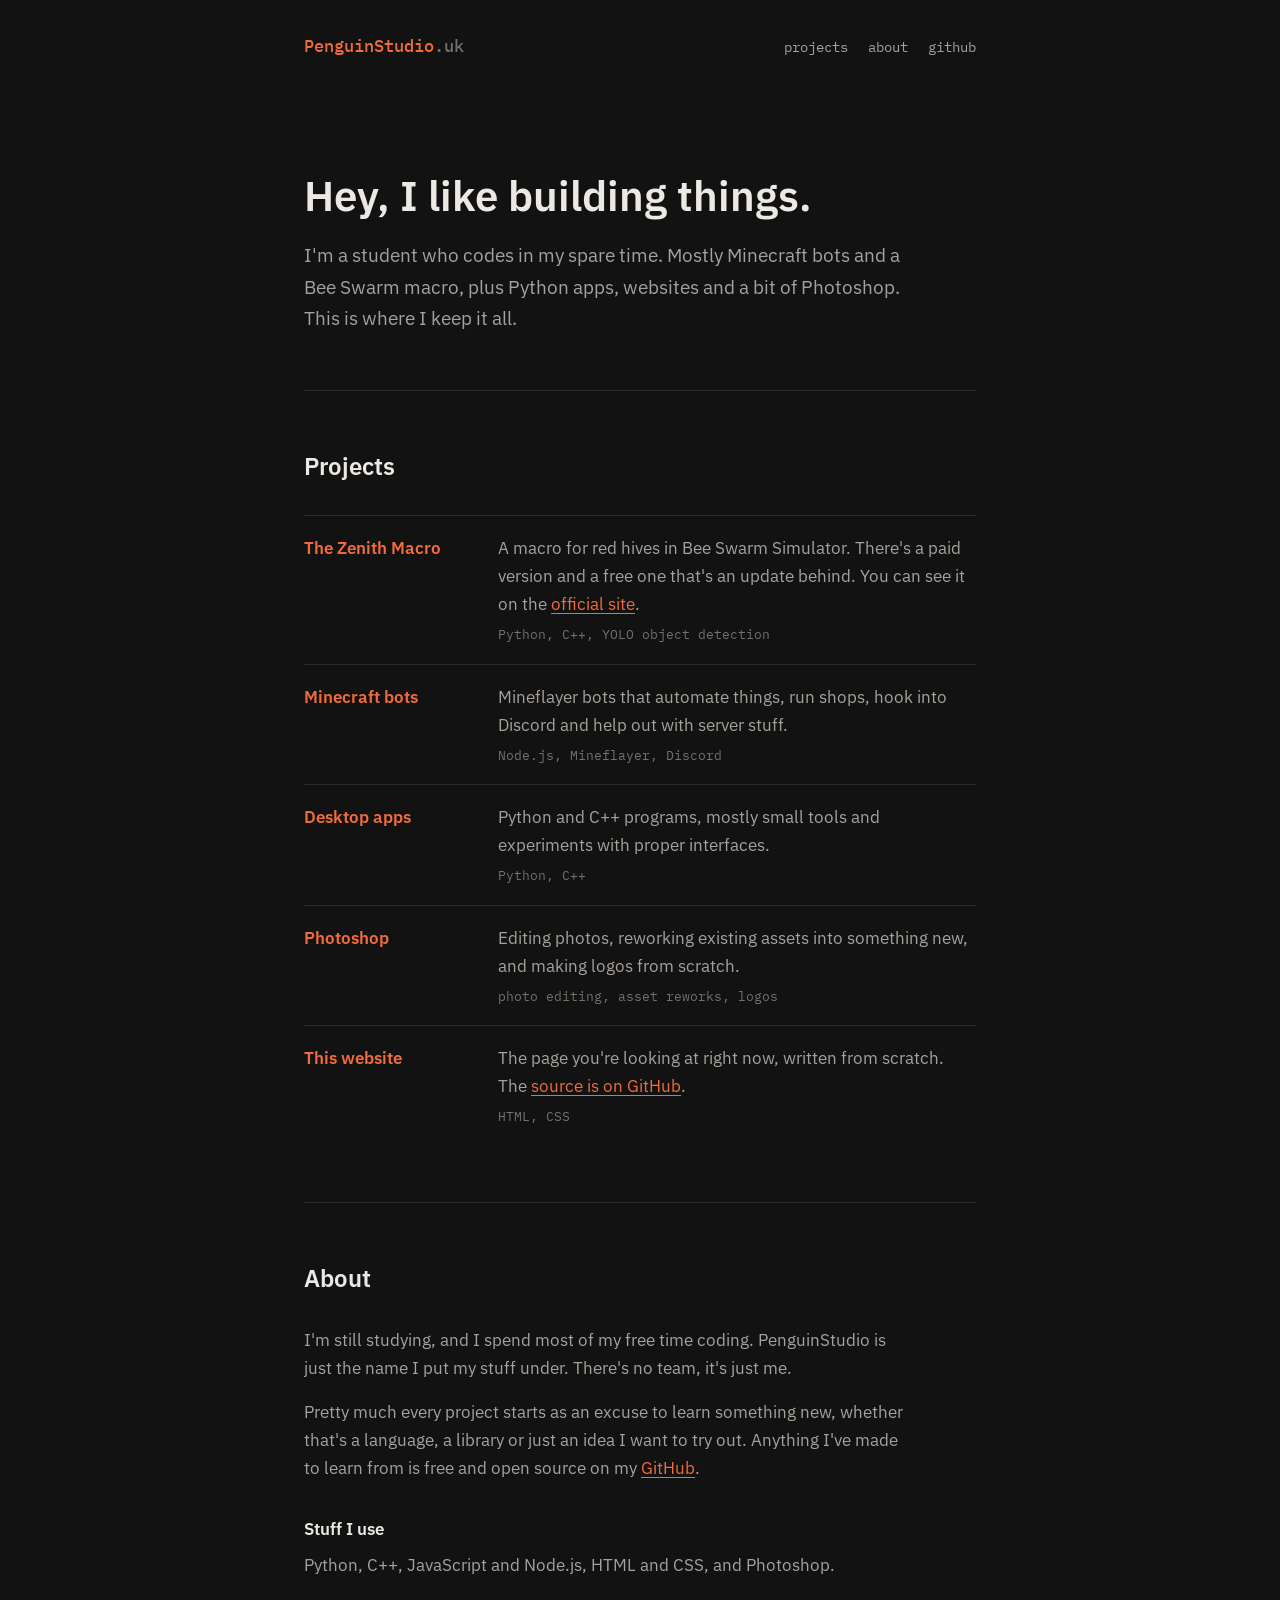
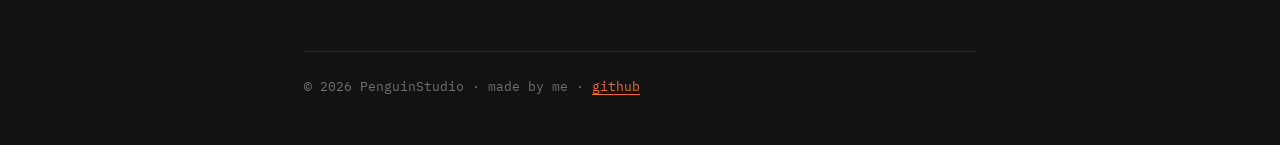
==== commit 10abc22d: "Replace Minecraft mods with the Zenith Macro Add the Zenith Macro as the first project and drop mods" ====
--- a/index.html
+++ b/index.html
@@ -29,8 +29,8 @@
     <h1>Hey, I like building things.</h1>
 
     <p>
-    I'm a student who codes in my spare time. Mostly Minecraft mods
-    and bots, plus Python apps, websites and a bit of Photoshop.
+    I'm a student who codes in my spare time. Mostly Minecraft bots
+    and a Bee Swarm macro, plus Python apps, websites and a bit of Photoshop.
     This is where I keep it all.
     </p>
 </section>
@@ -39,10 +39,14 @@
     <h2>Projects</h2>
 
     <div class="project">
-        <h3>Minecraft mods</h3>
+        <h3>The Zenith Macro</h3>
         <div>
-            <p>Everything from full client mods to small quality-of-life tweaks.</p>
-            <p class="stack">Java, Fabric</p>
+            <p>
+            A macro for red hives in Bee Swarm Simulator. There's a paid
+            version and a free one that's an update behind. You can see it
+            on the <a href="https://zenithmacro.com/">official site</a>.
+            </p>
+            <p class="stack">Python, C++, YOLO object detection</p>
         </div>
     </div>
 
@@ -110,8 +114,7 @@
     <h3>Stuff I use</h3>
 
     <p>
-    Java, Python, JavaScript and Node.js, HTML and CSS, the Fabric API,
-    and Photoshop.
+    Python, C++, JavaScript and Node.js, HTML and CSS, and Photoshop.
     </p>
 </section>
 
